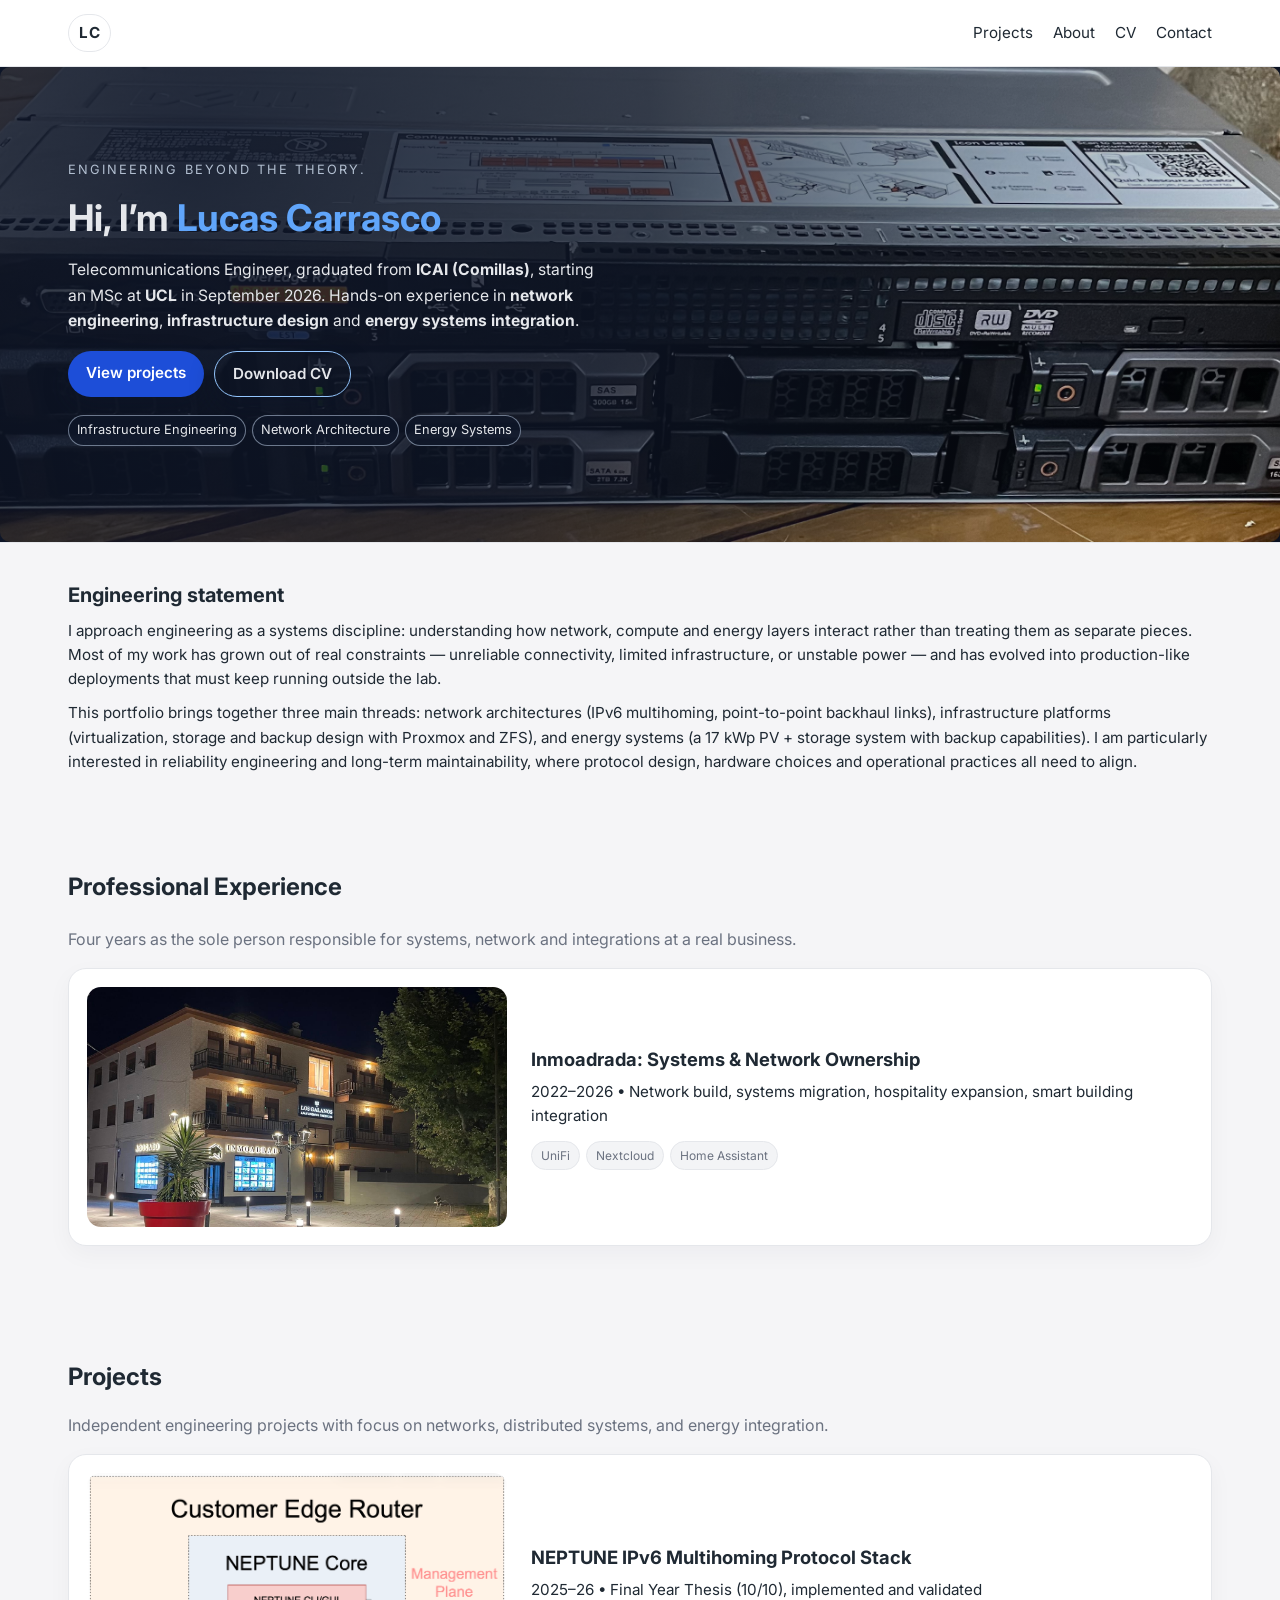
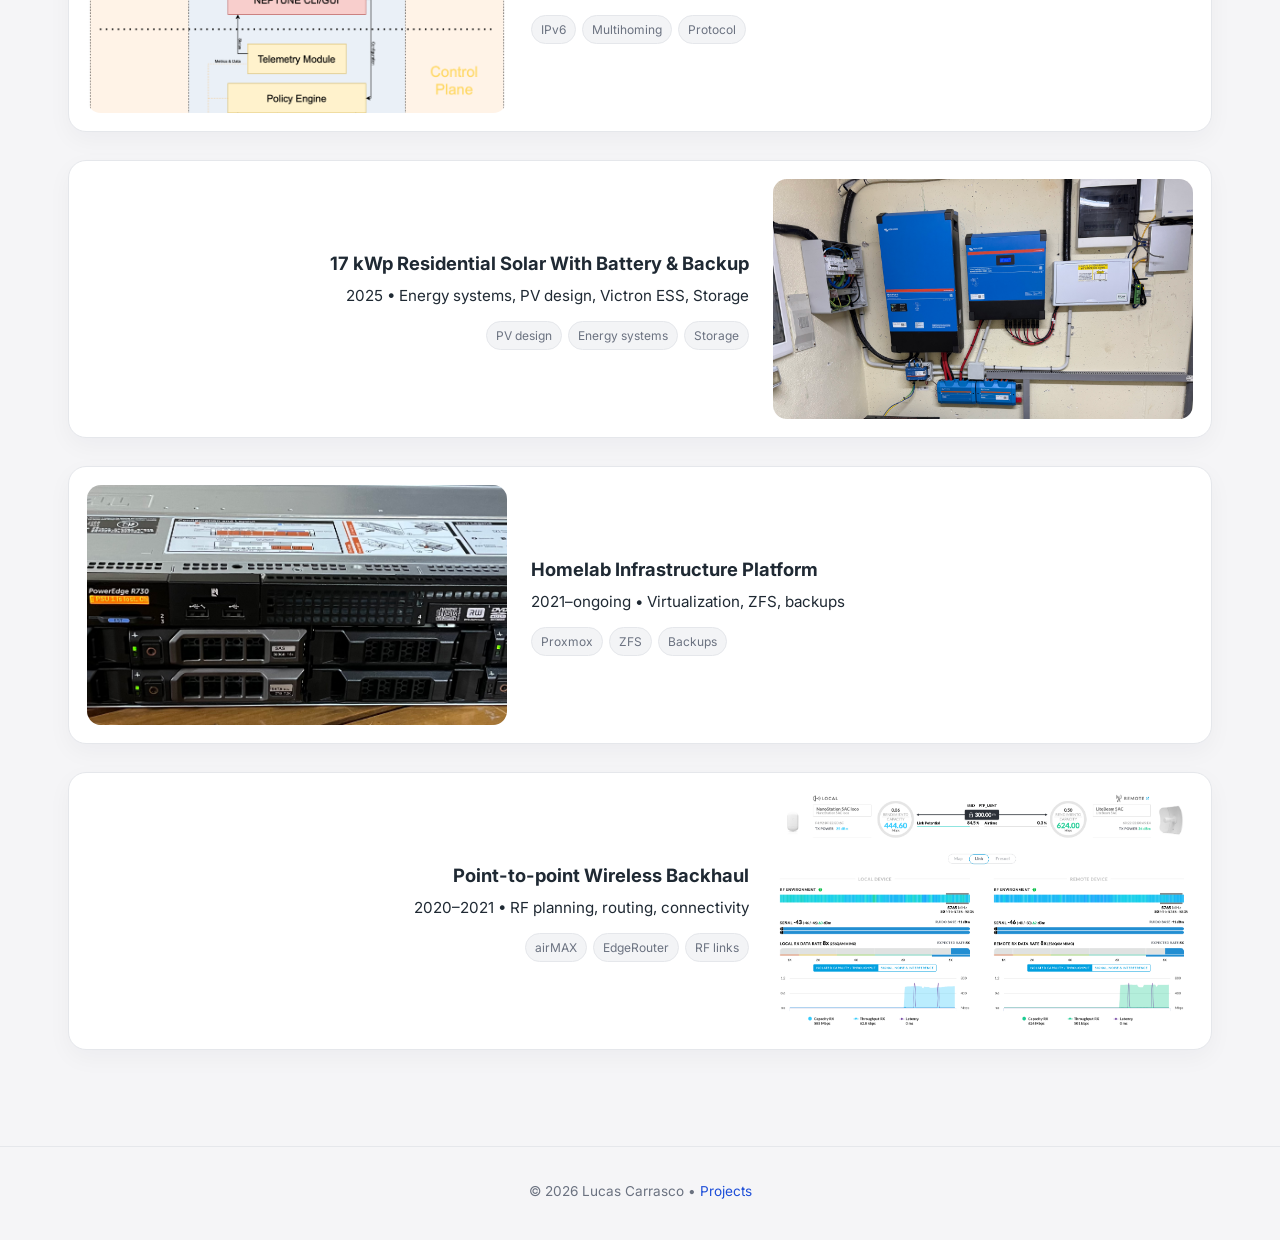
==== index.html @ 47f2c393 "Repoint nav 'Projects' link to #experience so it lands above Professional Experience + Projects; exp" ====
<!doctype html>
<html lang="en">
<head>
  <meta charset="utf-8">
  <meta name="viewport" content="width=device-width, initial-scale=1">
  <title>Lucas Carrasco – Engineering Portfolio</title>
  <link rel="icon" href="assets/img/favicon.png" type="image/png">
  <meta name="description" content="Engineering portfolio by Lucas Carrasco: networks, distributed systems, and energy integration projects.">
  <link rel="preconnect" href="https://fonts.gstatic.com" crossorigin>
  <link href="https://fonts.googleapis.com/css2?family=Inter:wght@400;600;800&display=swap" rel="stylesheet">
  <link rel="stylesheet" href="assets/css/styles.css">
  <meta property="og:title" content="Lucas Carrasco – Engineering Portfolio">
  <meta property="og:description" content="Independent engineering projects: networks, systems, energy.">
  <meta property="og:type" content="website">

  <meta property="og:url" content="https://lcs-26.github.io/Portfolio">
  <meta property="og:image" content="https://lcs-26.github.io/Portfolio/assets/img/preview.png">
  <meta property="og:image:width" content="1536">
  <meta property="og:image:height" content="1024">
</head>
<body>

<header class="site-header">
  <div class="container nav">
    <a class="logo" href="index.html">LC</a>
    <nav class="menu" id="menu">
      <a href="index.html#experience">Projects</a>
      <a href="about.html">About</a>
      <a href="cv.html">CV</a>
      <a href="mailto:carrascodominguezlucas@gmail.com">Contact</a>
    </nav>
    <button class="menu-toggle" aria-controls="menu" aria-expanded="false">☰</button>
  </div>
</header>

<main>

  <!-- HERO VISUAL FULL-WIDTH -->
  <section class="hero-visual">
    <div class="hero-visual-inner">
      <img src="assets/img/homelab/dell.jpeg"
           alt="Rack with servers, network gear and solar equipment">
      <div class="hero-visual-overlay"></div>

      <div class="hero-visual-content container">
        <div class="hero-text">
          <p class="eyebrow">Engineering beyond the theory.</p>
          <h1>Hi, I’m <span class="accent">Lucas Carrasco</span></h1>
            <p class="lead">
              Telecommunications Engineer, graduated from <strong>ICAI (Comillas)</strong>, starting an MSc at
              <strong>UCL</strong> in September 2026. Hands-on experience in
              <strong>network engineering</strong>, <strong>infrastructure design</strong> and
              <strong>energy systems integration</strong>.
            </p>
          <div class="actions">
            <a class="btn" href="#projects">View projects</a>
            <a class="btn ghost" href="assets/docs/Lucas Carrasco CV.pdf" target="_blank" rel="noopener">
              Download CV
            </a>
          </div>

          <div class="hero-meta">
            <span>Infrastructure Engineering</span>
            <span>Network Architecture</span>
            <span>Energy Systems</span>
          </div>
        </div>
      </div>
    </div>
  </section>

<!-- ENGINEERING STATEMENT -->
<section class="section statement-section">
  <div class="container">
    <h2>Engineering statement</h2>
    <p>
      I approach engineering as a systems discipline: understanding how network, compute and energy
      layers interact rather than treating them as separate pieces. Most of my work has grown out of
      real constraints — unreliable connectivity, limited infrastructure, or unstable power — and has
      evolved into production-like deployments that must keep running outside the lab.
    </p>
    <p>
      This portfolio brings together three main threads: network architectures (IPv6 multihoming,
      point-to-point backhaul links), infrastructure platforms (virtualization, storage and backup
      design with Proxmox and ZFS), and energy systems (a 17 kWp PV + storage system with backup
      capabilities). I am particularly interested in reliability engineering and long-term
      maintainability, where protocol design, hardware choices and operational practices all need
      to align.
    </p>
  </div>
</section>

  <!-- PROFESSIONAL EXPERIENCE -->
  <section id="experience" class="section">
    <div class="container">

      <h2>Professional Experience</h2>
      <p class="muted">
        Four years as the sole person responsible for systems, network and integrations at a real business.
      </p>

      <div class="projects-list">
        <article class="project-card">
          <img src="assets/img/network/Building.jpg" alt="Inmoadrada building">

          <div class="project-content">
            <h3><a href="inmoadrada.html">Inmoadrada: Systems &amp; Network Ownership</a></h3>
            <p>2022–2026 • Network build, systems migration, hospitality expansion, smart building integration</p>
            <div class="project-tags">
              <span>UniFi</span>
              <span>Nextcloud</span>
              <span>Home Assistant</span>
            </div>
          </div>
        </article>
      </div>
    </div>
  </section>

  <!-- PROJECTS -->
  <section id="projects" class="section">
    <div class="container">

      <h2>Projects</h2>
      <p class="muted">
        Independent engineering projects with focus on networks, distributed systems, and energy integration.
      </p>

      <div class="projects-list">

        <!-- NEPTUNE (imagen izquierda) -->
        <article class="project-card">
          <img src="assets/img/neptune/neptune.png" alt="NEPTUNE Protocol Stack">

          <div class="project-content">
            <h3><a href="neptune.html">NEPTUNE IPv6 Multihoming Protocol Stack</a></h3>
            <p>2025–26 • Final Year Thesis (10/10), implemented and validated</p>
            <div class="project-tags">
              <span>IPv6</span>
              <span>Multihoming</span>
              <span>Protocol</span>
            </div>
          </div>
        </article>

        <!-- SOLAR (imagen derecha) -->
        <article class="project-card reverse">
          <img src="assets/img/solar/install.jpeg" alt="17 kWp Residential Solar With Battery & Backup">

          <div class="project-content">
            <h3><a href="solar.html">17 kWp Residential Solar With Battery &amp; Backup</a></h3>
            <p>2025 • Energy systems, PV design, Victron ESS, Storage</p>
            <div class="project-tags">
              <span>PV design</span>
              <span>Energy systems</span>
              <span>Storage</span>
            </div>
          </div>
        </article>

        <!-- HOMELAB (imagen izquierda) -->
        <article class="project-card">
          <img src="assets/img/homelab/dell.jpeg" alt="Homelab Infrastructure">

          <div class="project-content">
            <h3><a href="homelab.html">Homelab Infrastructure Platform</a></h3>
            <p>2021–ongoing • Virtualization, ZFS, backups</p>
            <div class="project-tags">
              <span>Proxmox</span>
              <span>ZFS</span>
              <span>Backups</span>
            </div>
          </div>
        </article>

        <!-- P2P (imagen derecha) -->
        <article class="project-card reverse">
          <img src="assets/img/ptp/Dashboard.png" alt="Point-to-point links">

          <div class="project-content">
            <h3><a href="ptp.html">Point-to-point Wireless Backhaul</a></h3>
            <p>2020–2021 • RF planning, routing, connectivity</p>
            <div class="project-tags">
              <span>airMAX</span>
              <span>EdgeRouter</span>
              <span>RF links</span>
            </div>
          </div>
        </article>

      </div>
    </div>
  </section>

</main>

<footer class="site-footer">
  <div class="container">
    <p>© <span id="year"></span> Lucas Carrasco • <a href="#projects">Projects</a></p>
  </div>
</footer>

<script src="assets/js/main.js" defer></script>

</body>
</html>
---- assets/css/styles.css ----
/* ============================
   Base & theme
   ============================ */

:root{
  --bg:#f5f5f7;        /* fondo principal */
  --panel:#ffffff;     /* paneles / header / aside / cards */
  --card:#ffffff;
  --text:#1f2933;      /* texto principal */
  --muted:#6b7280;     /* texto secundario */
  --accent:#1d4ed8;    /* azul sobrio */
  --accent-2:#1d4ed8;
  --border:#e5e7eb;    /* bordes suaves */
}

*{
  box-sizing:border-box;
}

html,body{
  margin:0;
  padding:0;
}

body{
  font-family:Inter,system-ui,-apple-system,Segoe UI,Roboto,Ubuntu,Arial,sans-serif;
  background:var(--bg);
  color:var(--text);
  line-height:1.6;
  overflow-x:hidden; /* evita desbordes horizontales feos */
}

/* Layout helpers */

.container {
  width: 100%;
  max-width: 1200px;
  margin-inline: auto;
  padding-inline: 16px;   /* ← base, SIEMPRE */
}

.section{
  padding:56px 0;
}

.grid{
  display:grid;
  gap:24px;
}

.grid.two{
  grid-template-columns:1.4fr .8fr;
}

@media(max-width:900px){
  .grid.two{grid-template-columns:1fr}
}

/* Typo utils */

.muted{color:var(--muted)}
.accent{color:var(--accent)}

img{
  max-width:100%;
  display:block;
  border-radius:10px;
}

h1,h2,h3{
  margin-top:0;
}

/* ============================
   Buttons
   ============================ */

.btn{
  display:inline-block;
  padding:10px 18px;
  border-radius:999px;
  background:var(--accent);
  color:#ffffff;
  font-weight:600;
  text-decoration:none;
  font-size:0.95rem;
}

.btn.ghost{
  background:transparent;
  border:1px solid var(--accent);
  color:var(--accent);
}

.actions{
  display:flex;
  flex-wrap:wrap;
  gap:10px;
  margin-top:12px;
}

/* ============================
   Header & nav
   ============================ */

.site-header{
  position:relative;          /* no sticky → no solapes en móvil */
  top:0;
  left:0;
  right:0;
  background:rgba(255,255,255,0.96);
  backdrop-filter:blur(10px);
  border-bottom:1px solid var(--border);
  z-index:20;
}

.nav{
  display:flex;
  align-items:center;
  justify-content:space-between;
  padding:14px 0;
}

.logo{
  font-weight:700;
  letter-spacing:0.04em;
  font-size:0.95rem;
  color:var(--text);
  text-decoration:none;
  border:1px solid var(--border);
  padding:6px 10px;
  border-radius:999px;
  background:#ffffff;
}

.menu a{
  color:var(--text);
  text-decoration:none;
  margin-left:16px;
  font-size:0.95rem;
}

.menu a:hover{
  color:var(--accent);
}

.menu-toggle{
  display:none;
  background:transparent;
  border:1px solid var(--border);
  color:var(--text);
  padding:6px 10px;
  border-radius:999px;
  font-size:0.9rem;
}

@media (max-width: 720px) {
  .menu {
    display: none;
    position: absolute;
    right: 16px;
    top: 64px;
    background: var(--panel);
    border: 1px solid var(--border);
    padding: 16px 20px;
    border-radius: 20px;
    box-shadow: 0 14px 40px rgba(15, 23, 42, 0.18);
    min-width: 210px;          /* más ancho */
    z-index: 50;
  }

  .menu a {
    display: block;
    margin: 0;
    padding: 10px 0;           /* más alto cada item */
    font-size: 1rem;           /* texto un poco mayor */
  }

  .menu a + a {
    border-top: 1px solid rgba(229, 231, 235, 0.8);
    margin-top: 8px;
  }

  .menu.open {
    display: block;
  }

  .menu-toggle {
    display: block;
    background: #ffffff;
    border: 1px solid var(--border);
    border-radius: 999px;
    padding: 8px 10px;
    font-size: 1.1rem;         /* icono un poquito más grande */
  }
}

/* ============================
   HERO FULL-WIDTH IMAGE
   ============================ */

.hero-visual {
  width: 100%;
  background: #0b1120;
}

.hero-visual-inner {
  position: relative;
  overflow: hidden;
  /* IMPORTANTE: SIN max-height aquí */
}

/* Foto de fondo: ocupa todo el contenedor y no condiciona la altura */
.hero-visual-inner img {
  position: absolute;
  inset: 0;
  width: 100%;
  height: 100%;
  object-fit: cover;
  object-position: center top; /* parte superior del servidor */
  display: block;
}

/* Capa oscura encima de la foto */
.hero-visual-overlay {
  position: absolute;
  inset: 0;
  background: radial-gradient(
    circle at 15% 20%,
    rgba(15,23,42,0.9) 0,
    rgba(15,23,42,0.75) 40%,
    rgba(15,23,42,0.35) 70%,
    rgba(15,23,42,0.05) 100%
  );
}

/* Contenido (texto) encima de la foto.
   AHORA es el que manda en la altura del hero. */
.hero-visual-content {
  position: relative;          /* ya no absolute */
  display: flex;
  align-items: center;
  padding: 80px 0 96px;        /* da altura al hero */
}

/* Texto dentro del hero */
.hero-text {
  max-width: 540px;
  color: #e5e7eb;
}

.hero-text h1 {
  margin: 8px 0 10px;
  font-size: 2.3rem;
}

.hero-text .lead {
  font-size: 0.98rem;
  max-width: 540px;
  margin: 0 0 18px;
}

.hero-text .accent {
  color: #60a5fa;
}

.hero-text .btn {
  box-shadow: 0 10px 25px rgba(15, 23, 42, 0.35);
}

.hero-text .btn.ghost {
  background: transparent;
  border-color: #93c5fd;
  color: #e5e7eb;
}

/* Chips debajo del hero */
.hero-meta {
  margin-top: 18px;
  display: flex;
  flex-wrap: wrap;
  gap: 6px;
  font-size: 0.8rem;
}

.hero-meta span {
  padding: 4px 8px;
  border-radius: 999px;
  background: rgba(15, 23, 42, 0.7);
  border: 1px solid rgba(148, 163, 184, 0.7);
}

/* Eyebrow en el hero */
.eyebrow {
  font-size: 0.8rem;
  letter-spacing: 0.16em;
  text-transform: uppercase;
  color: rgba(193, 206, 224, 0.9);
  margin-bottom: 6px;
}

/* ===== RESPONSIVE HERO ===== */

@media (max-width: 900px) {
  .hero-visual-content {
    padding: 64px 0 72px;
    align-items: flex-end;
  }

  .hero-text h1 {
    font-size: 2rem;
  }

  .hero-text .lead {
    font-size: 0.95rem;
  }

  .hero-meta {
    margin-top: 12px;
  }
}

@media (max-width: 640px) {
  .hero-visual-content {
    padding: 56px 0 64px;
  }

  .hero-text h1 {
    font-size: 1.8rem;
  }

  .hero-text .lead {
    font-size: 0.93rem;
  }
}

/* ============================
   Engineering statement
   ============================ */

.statement-section {
  padding-top: 36px;
  padding-bottom: 28px;
  border-top: 1px solid var(--border);
}

.statement-body {
  max-width: 760px;
}

.statement-section h2 {
  margin: 0 0 8px;
  font-size: 1.25rem;       /* similar a “Projects” */
}

.statement-section p {
  margin: 0 0 10px;
  font-size: 0.95rem;
  color: var(--text);
}

@media (max-width: 768px) {
  .statement-body {
    max-width: none;
  }
}

/* ============================
   Projects list (landing)
   ============================ */

#projects h2{
  margin-bottom:4px;
}

.projects-list{
  display:flex;
  flex-direction:column;
  gap:28px;
}

/* Tarjeta base */
.project-card{
  display:flex;
  align-items:stretch;
  gap:24px;
  padding:18px;
  border-radius:18px;
  background:var(--panel);
  border:1px solid var(--border);
  box-shadow:0 8px 24px rgba(15,23,42,0.04);
}

/* Imagen */
.project-card img{
  width:420px;          /* ancho fijo razonable */
  max-width:420px;
  height:240px;
  object-fit:cover;
  object-position:top center;
  flex-shrink:0;
  border-radius:14px;
}

/* Texto */
.project-content{
  display:flex;
  flex-direction:column;
  justify-content:center;
  gap:6px;
}

.project-content h3{
  margin:0;
  font-size:1.15rem;
}

.project-content h3 a{
  color:var(--text);
  text-decoration:none;
}

.project-content h3 a:hover{
  color:var(--accent);
}

.project-content p{
  margin:0 0 6px;
  font-size:0.95rem;
}

/* Tags */
.project-tags{
  display:flex;
  flex-wrap:wrap;
  gap:6px;
}

.project-tags span{
  font-size:0.75rem;
  padding:4px 9px;
  border-radius:999px;
  background:#f3f4f6;
  border:1px solid var(--border);
  color:var(--muted);
}

/* Alternar layout (imagen derecha) */
.project-card.reverse{
  flex-direction:row-reverse;
  text-align:right;
}

.project-card.reverse .project-content{
  align-items:flex-end;
}

.project-card.reverse .project-tags{
  justify-content:flex-end;
}

/* Mobile: cards apiladas */
@media(max-width:820px){
  .project-card,
  .project-card.reverse{
    flex-direction:column;
    text-align:left;
  }

  .project-card img{
    width:100%;
    max-width:100%;
    height:auto;
  }

  .project-card.reverse .project-content{
    align-items:flex-start;
  }

  .project-card.reverse .project-tags{
    justify-content:flex-start;
  }
}

/* ============================
   Project detail pages
   ============================ */

.project-hero{
  margin:16px 0 24px;
}

/* Panel genérico (asides, bloques info) */
.panel{
  background:var(--panel);
  border:1px solid var(--border);
  border-radius:12px;
  padding:14px 16px;
  margin-bottom:16px;
}

/* Breadcrumb */
.breadcrumb{
  display:inline-block;
  margin-bottom:12px;
  color:var(--muted);
  text-decoration:none;
  font-size:0.9rem;
}

.breadcrumb:hover{
  color:var(--accent);
}

/* Tags verticales en asides */
.tags{
  list-style:none;
  padding:0;
  margin:8px 0 0;
  display:flex;
  flex-wrap:wrap;
  gap:6px;
}

.tags li{
  font-size:0.75rem;
  color:var(--muted);
  background:#f3f4f6;
  padding:3px 8px;
  border-radius:999px;
  border:1px solid #e5e7eb;
}

.tags.vertical{
  flex-direction:column;
  align-items:flex-start;
}

/* ============================
   Installation gallery + lightbox
   ============================ */

.installation-gallery {
  column-count: 1;
  column-gap: 24px;
}

/* Desktop grande: 3 columnas */
@media (min-width: 1300px) {
  .installation-gallery {
    column-count: 2;
  }
}

/* Cada figura debe comportarse como bloque */
.installation-gallery figure {
  break-inside: avoid;
  margin-bottom: 24px;
}

.installation-gallery img{
  width:100%;
  border-radius:12px;
  cursor:zoom-in;
  transition:transform 0.15s ease;
}

.installation-gallery img:hover{
  transform:scale(1.02);
}

/* Lightbox modal */
#lightbox-modal{
  position:fixed;
  inset:0;
  background:rgba(0,0,0,0.85);
  display:none;
  justify-content:center;
  align-items:center;
  z-index:50;
}

#lightbox-modal img{
  max-width:95%;
  max-height:90%;
  border-radius:12px;
}

#lightbox-modal.visible{
  display:flex;
}

#lightbox-modal:after{
  content:"✕";
  position:absolute;
  top:24px;
  right:32px;
  font-size:32px;
  color:white;
  cursor:pointer;
}

/* ============================
   Pill list genérica (por si la usas en otros sitios)
   ============================ */

.pill-list{
  list-style:none;
  padding:0;
  margin:0;
  display:flex;
  flex-direction:column;
  gap:8px;
  font-size:0.95rem;
}

.pill-list li{
  display:flex;
  align-items:flex-start;
  gap:10px;
  padding:10px 12px;
  border-radius:999px;
  background:#f9fafb;
  border:1px solid #e5e7eb;
}

.pill-list li span{
  font-size:1.1rem;
  line-height:1;
}

/* Snapshot cards: layout más cómodo en pantallas pequeñas */
@media (max-width: 720px) {
  .pill-list-columns {
    flex-direction: column;
    flex-wrap: nowrap;
  }

  .pill-list-columns li {
    width: 100%;
    border-radius: 16px;
  }
}

/* ============================
   Footer
   ============================ */

.site-footer{
  border-top:1px solid var(--border);
  padding:20px 0 24px;
  margin-top:40px;
  text-align:center;
  font-size:0.85rem;
  color:var(--muted);
}

.site-footer a{
  color:var(--accent);
  text-decoration:none;
}

/* ============================
   Mobile container padding
   ============================ */

  .container {
  width: 100%;
  max-width: 1200px;
  margin-inline: auto;
  padding-inline: 16px;   /* ← base, SIEMPRE */
}

@media(max-width:768px){
  .container{
    padding-left:16px;
    padding-right:16px;
  }
}

/* ============================
   FINAL FIX: global gutters
   (pegar al FINAL del CSS)
   ============================ */

:root { --gutter: 16px; }

@media (min-width: 480px)  { :root { --gutter: 18px; } }
@media (min-width: 768px)  { :root { --gutter: 24px; } }  /* iPad portrait */
@media (min-width: 1024px) { :root { --gutter: 28px; } }

.container{
  padding-left: var(--gutter) !important;
  padding-right: var(--gutter) !important;
}

/* Por si hay <main class="container ..."> o secciones raras */
main.container,
section.container,
header .container{
  padding-left: var(--gutter) !important;
  padding-right: var(--gutter) !important;
}

/* Evita que algo "100vw" te coma el padding en horizontal */
html, body{
  overflow-x: hidden;
}
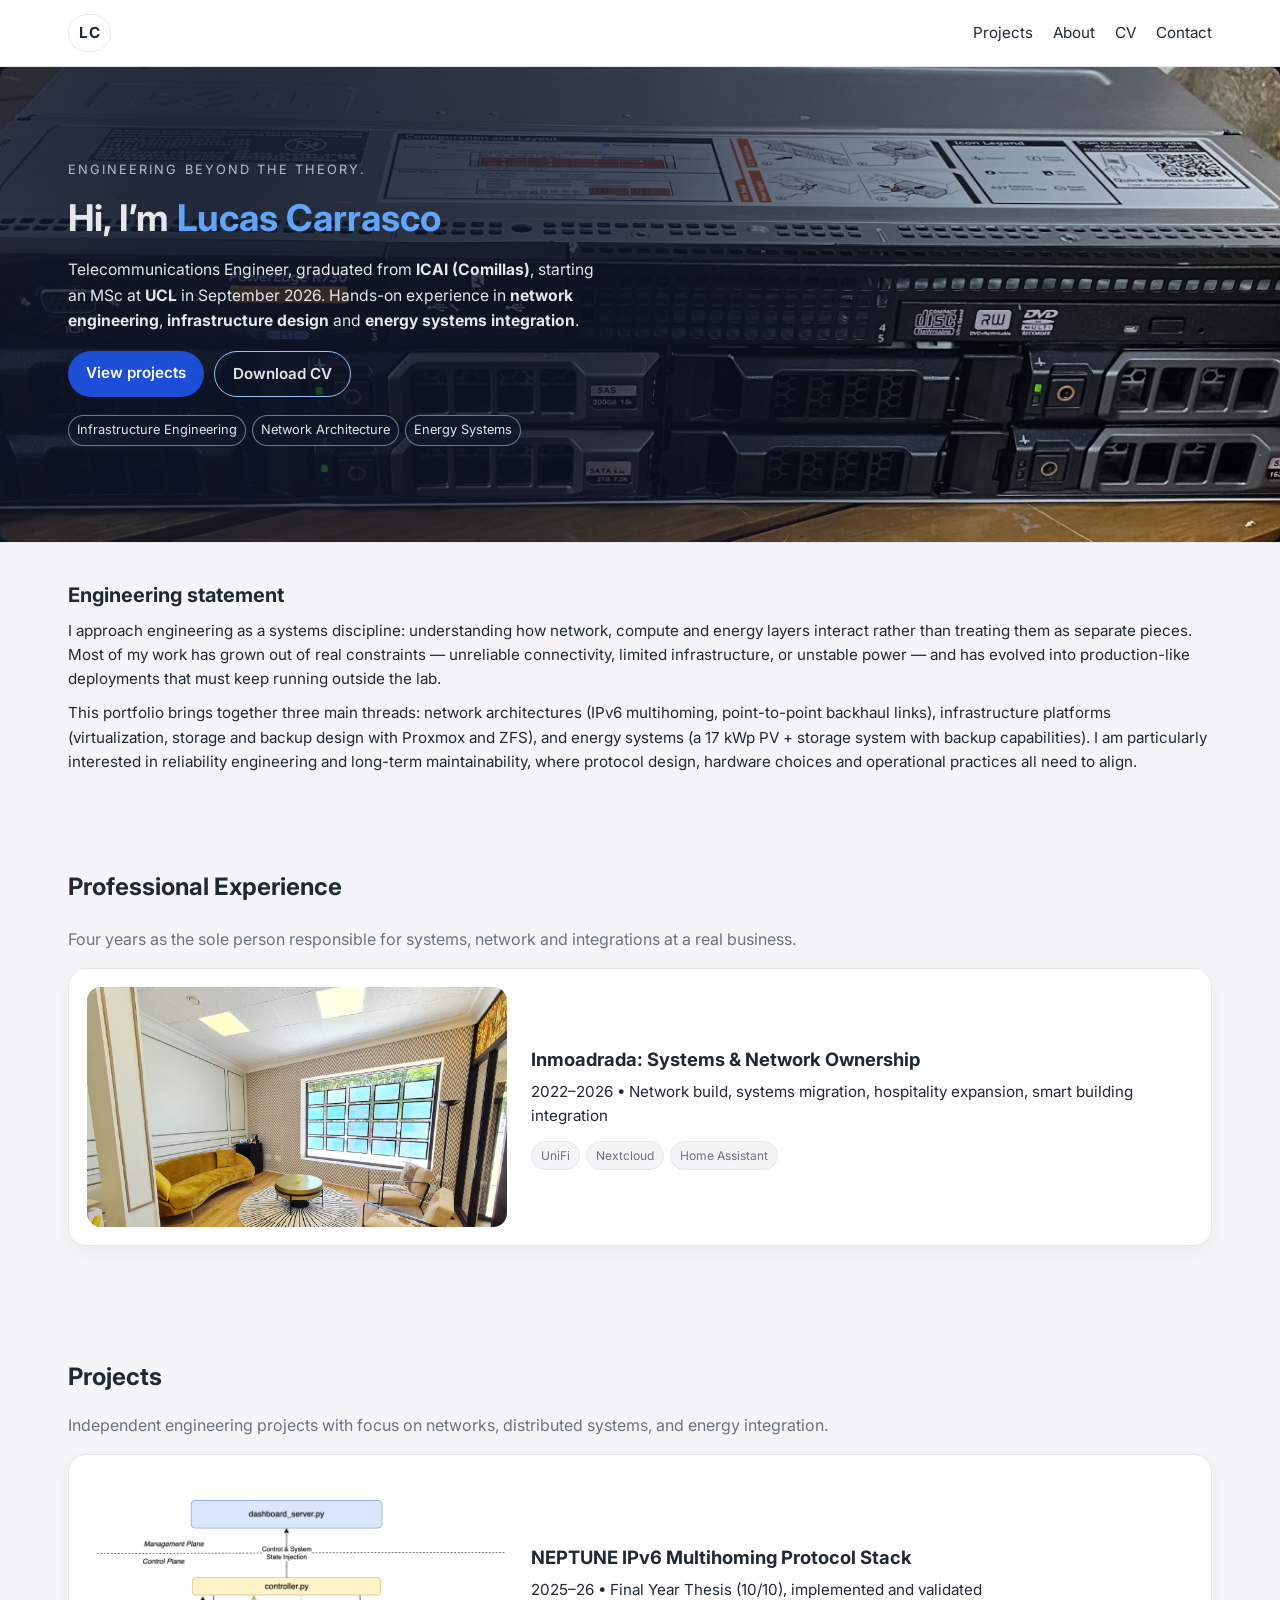
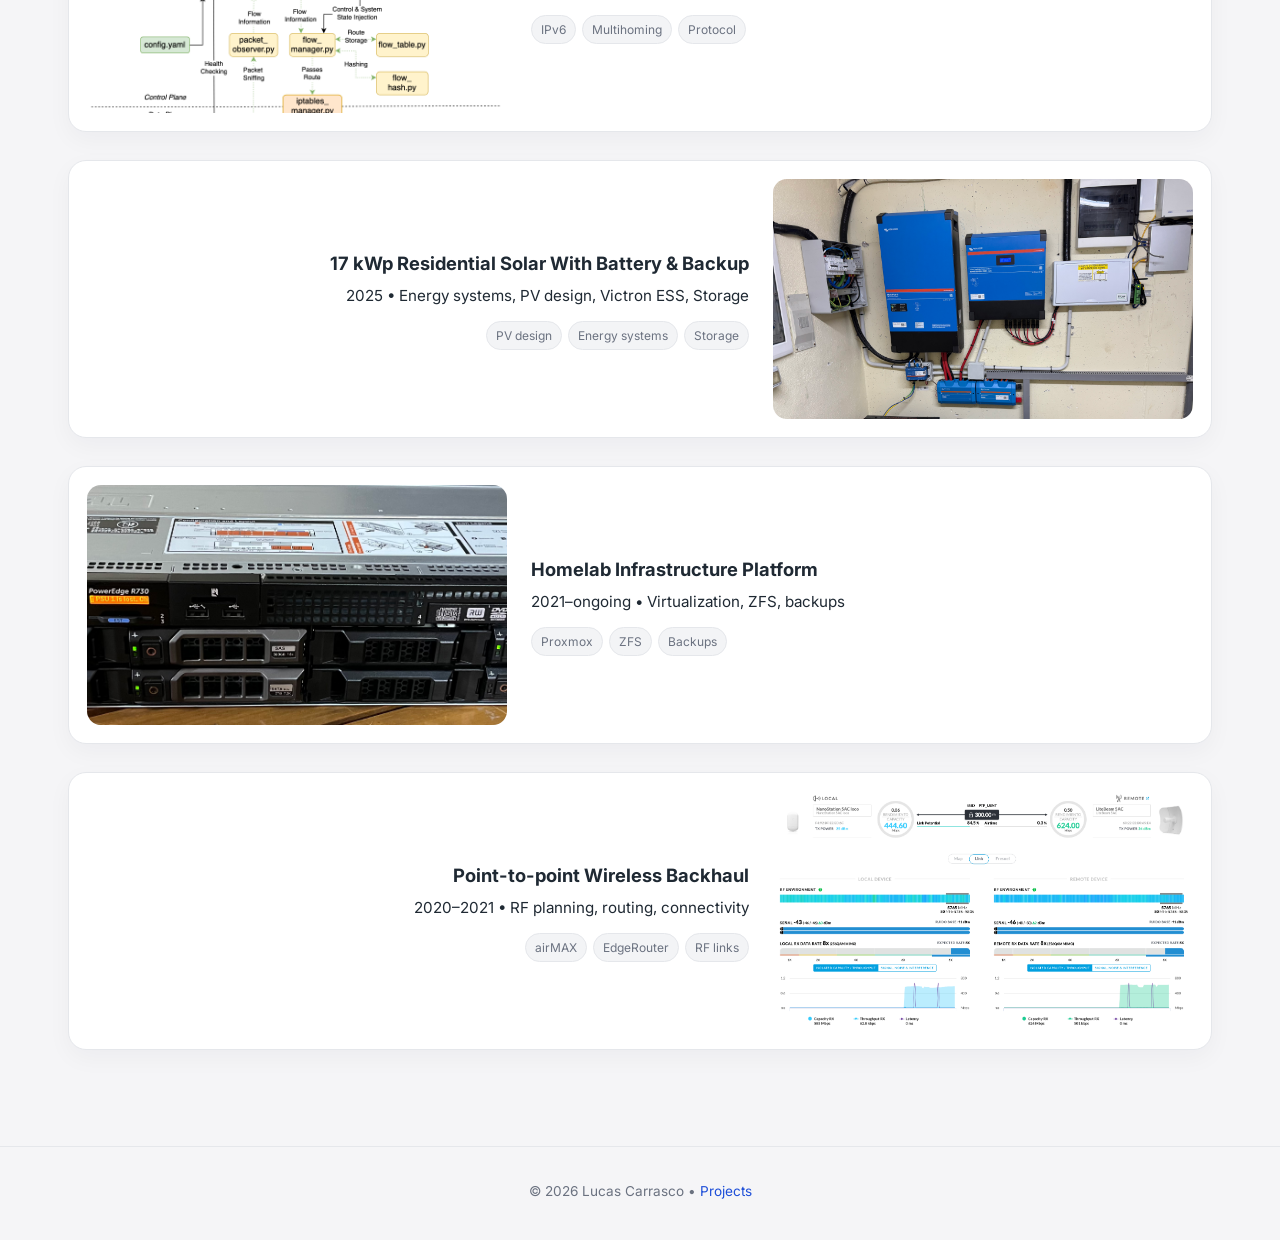
==== commit 93f7216a: "Replace NEPTUNE architecture diagram with the final implemented version; replace stock building phot" ====
--- a/index.html
+++ b/index.html
@@ -101,7 +101,7 @@
 
       <div class="projects-list">
         <article class="project-card">
-          <img src="assets/img/network/Building.jpg" alt="Inmoadrada building">
+          <img src="assets/img/network/Office.jpg" alt="Inmoadrada office">
 
           <div class="project-content">
             <h3><a href="inmoadrada.html">Inmoadrada: Systems &amp; Network Ownership</a></h3>
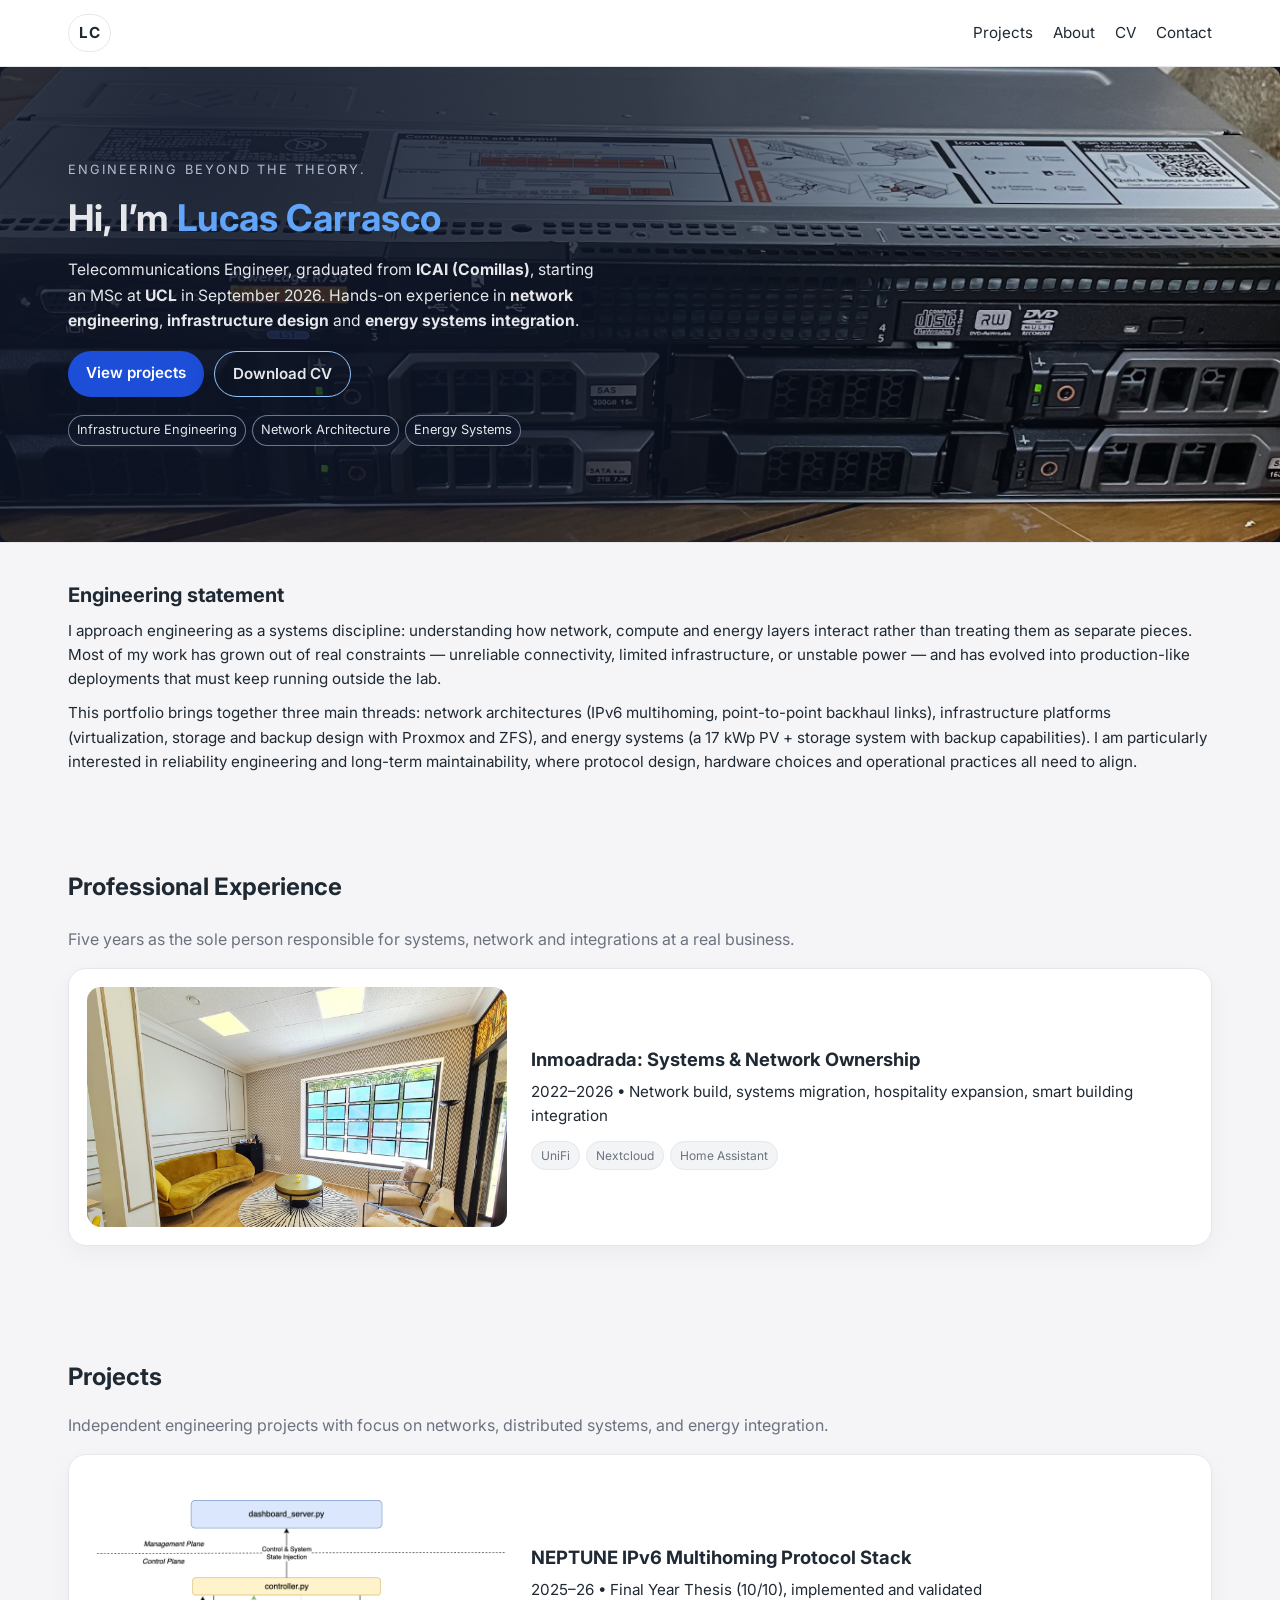
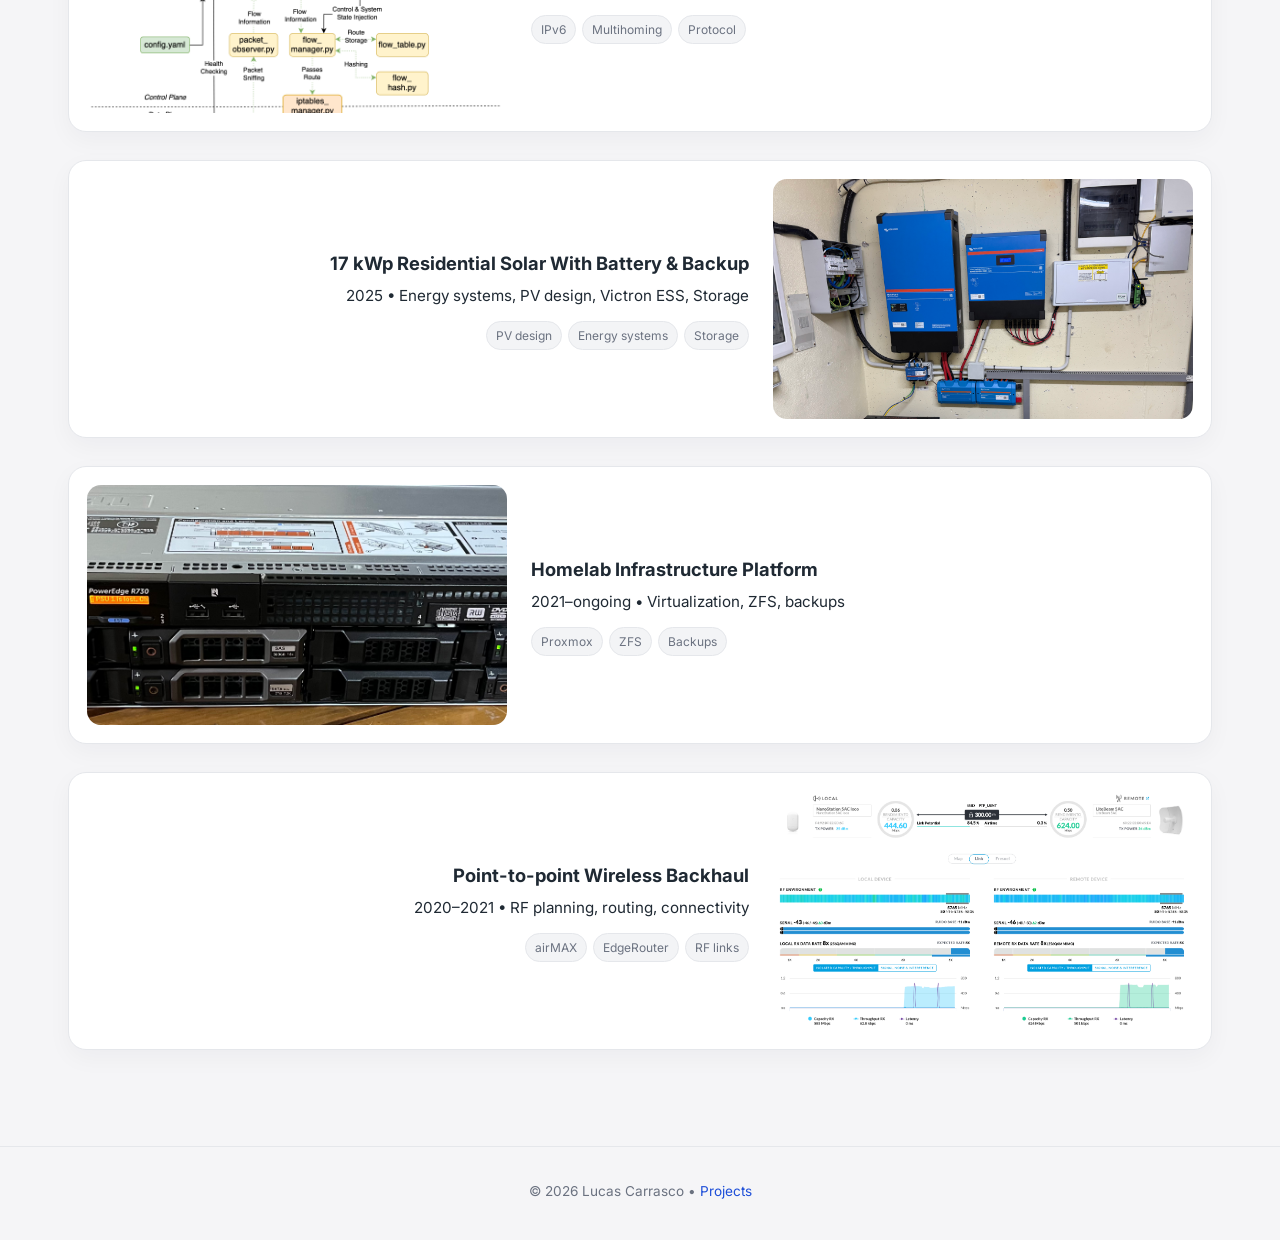
==== commit 7d9058f3: "Site-wide audit: fix summer count (4→5), remove leftover debug script and console.log, fix Infrastru" ====
--- a/index.html
+++ b/index.html
@@ -10,7 +10,7 @@
   <link href="https://fonts.googleapis.com/css2?family=Inter:wght@400;600;800&display=swap" rel="stylesheet">
   <link rel="stylesheet" href="assets/css/styles.css">
   <meta property="og:title" content="Lucas Carrasco – Engineering Portfolio">
-  <meta property="og:description" content="Independent engineering projects: networks, systems, energy.">
+  <meta property="og:description" content="Systems &amp; network ownership at a real business, plus independent engineering projects: networks, systems, energy.">
   <meta property="og:type" content="website">
 
   <meta property="og:url" content="https://lcs-26.github.io/Portfolio">
@@ -53,7 +53,7 @@
               <strong>energy systems integration</strong>.
             </p>
           <div class="actions">
-            <a class="btn" href="#projects">View projects</a>
+            <a class="btn" href="#experience">View projects</a>
             <a class="btn ghost" href="assets/docs/Lucas Carrasco CV.pdf" target="_blank" rel="noopener">
               Download CV
             </a>
@@ -96,7 +96,7 @@
 
       <h2>Professional Experience</h2>
       <p class="muted">
-        Four years as the sole person responsible for systems, network and integrations at a real business.
+        Five years as the sole person responsible for systems, network and integrations at a real business.
       </p>
 
       <div class="projects-list">
@@ -130,7 +130,7 @@
 
         <!-- NEPTUNE (imagen izquierda) -->
         <article class="project-card">
-          <img src="assets/img/neptune/neptune.png" alt="NEPTUNE Protocol Stack">
+          <img src="assets/img/neptune/neptune-v2.png" alt="NEPTUNE Protocol Stack">
 
           <div class="project-content">
             <h3><a href="neptune.html">NEPTUNE IPv6 Multihoming Protocol Stack</a></h3>
@@ -196,7 +196,7 @@
 
 <footer class="site-footer">
   <div class="container">
-    <p>© <span id="year"></span> Lucas Carrasco • <a href="#projects">Projects</a></p>
+    <p>© <span id="year"></span> Lucas Carrasco • <a href="#experience">Projects</a></p>
   </div>
 </footer>
 
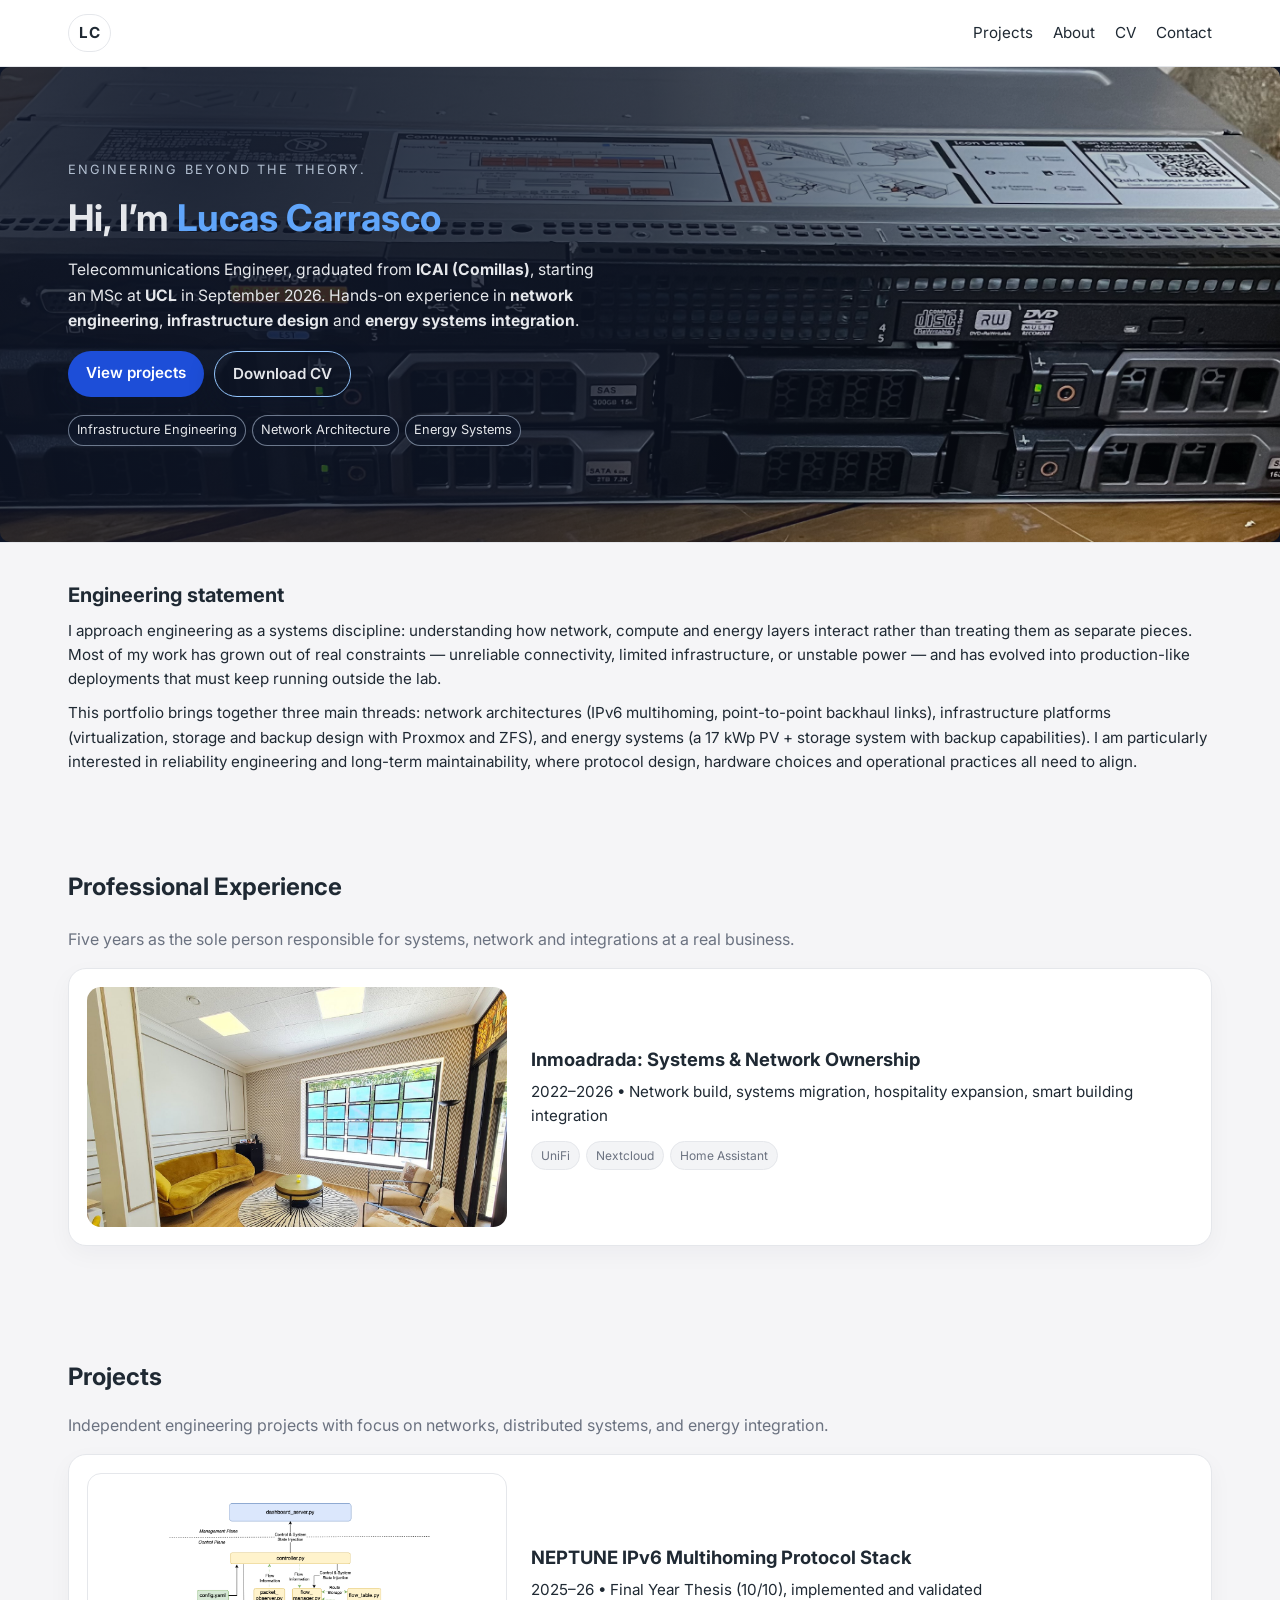
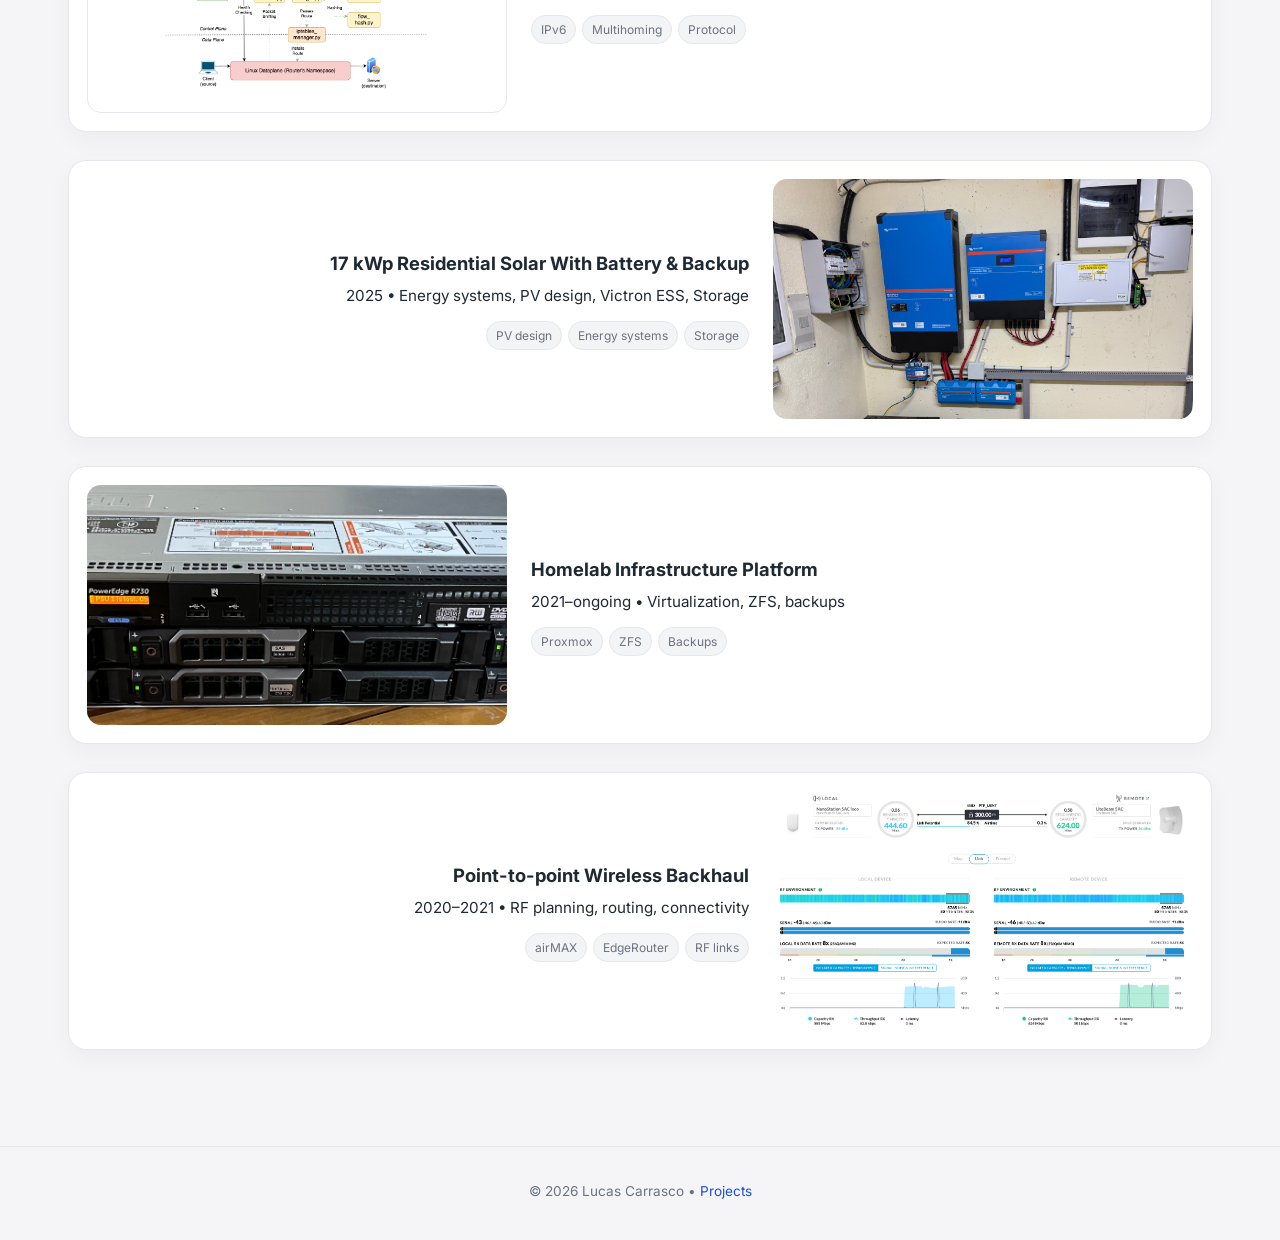
==== commit 8ea260cb: "Fix NEPTUNE thumbnail on home project list: show full diagram (object-fit:contain) instead of croppi" ====
--- a/index.html
+++ b/index.html
@@ -130,7 +130,7 @@
 
         <!-- NEPTUNE (imagen izquierda) -->
         <article class="project-card">
-          <img src="assets/img/neptune/neptune-v2.png" alt="NEPTUNE Protocol Stack">
+          <img src="assets/img/neptune/neptune-v2.png" alt="NEPTUNE Protocol Stack" class="diagram-thumb">
 
           <div class="project-content">
             <h3><a href="neptune.html">NEPTUNE IPv6 Multihoming Protocol Stack</a></h3>
--- a/assets/css/styles.css
+++ b/assets/css/styles.css
@@ -402,6 +402,14 @@
   border-radius:14px;
 }
 
+/* Diagramas / capturas: mostrar completos, no recortados */
+.project-card img.diagram-thumb{
+  object-fit:contain;
+  background:#ffffff;
+  padding:12px;
+  border:1px solid var(--border);
+}
+
 /* Texto */
 .project-content{
   display:flex;
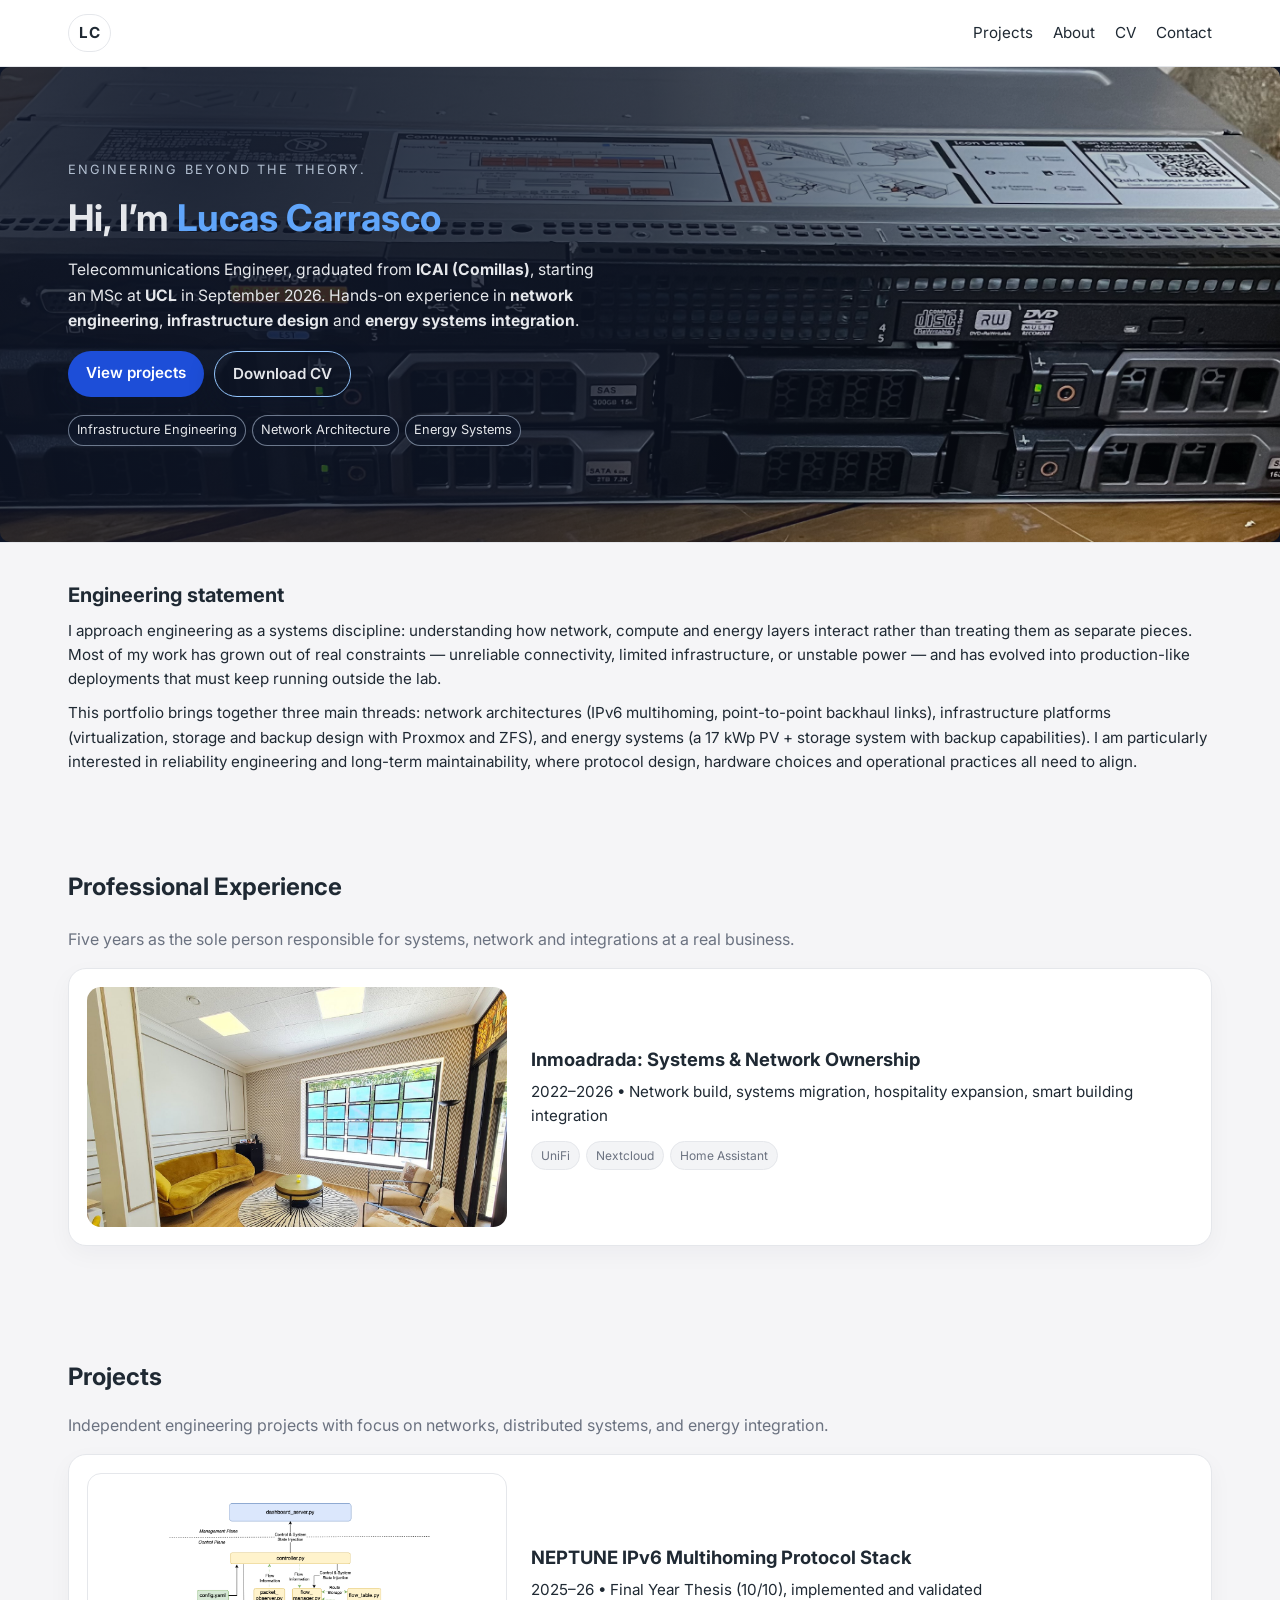
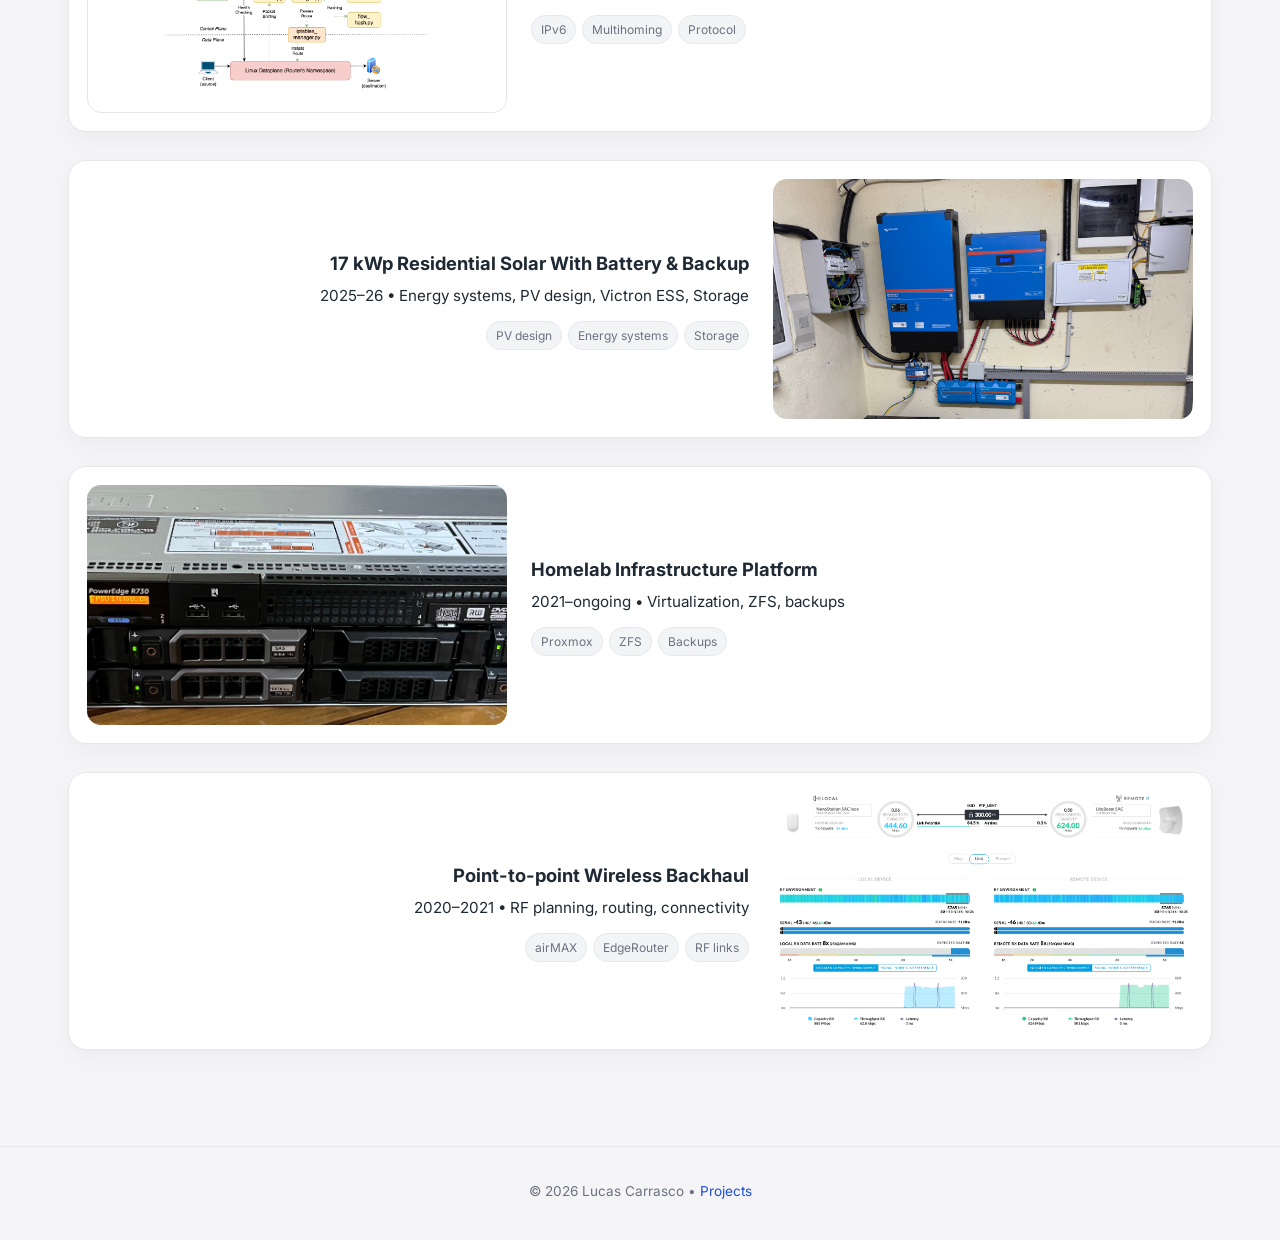
==== commit 6bd9b0d8: "Add full thesis PDF link; rewrite Solar Results with real 12-month data (65.1% self-sufficiency, nea" ====
--- a/index.html
+++ b/index.html
@@ -149,7 +149,7 @@
 
           <div class="project-content">
             <h3><a href="solar.html">17 kWp Residential Solar With Battery &amp; Backup</a></h3>
-            <p>2025 • Energy systems, PV design, Victron ESS, Storage</p>
+            <p>2025–26 • Energy systems, PV design, Victron ESS, Storage</p>
             <div class="project-tags">
               <span>PV design</span>
               <span>Energy systems</span>
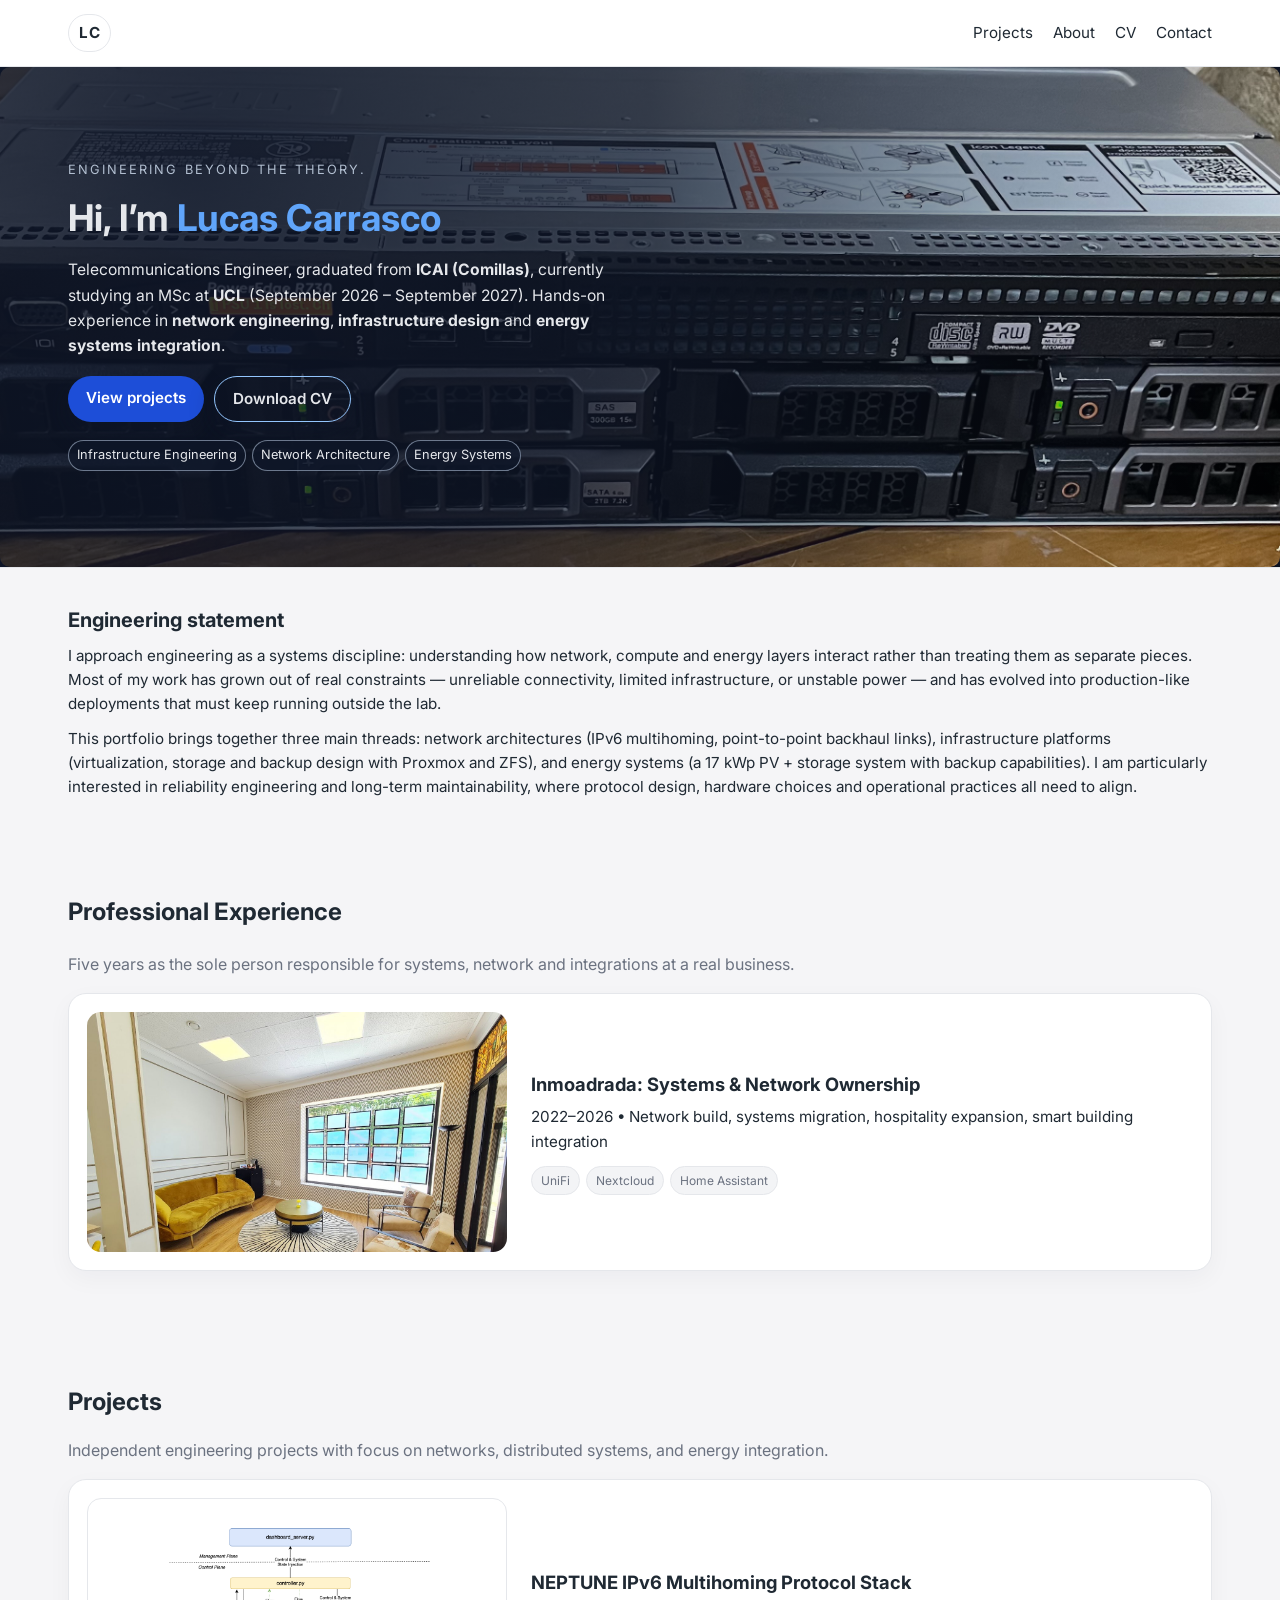
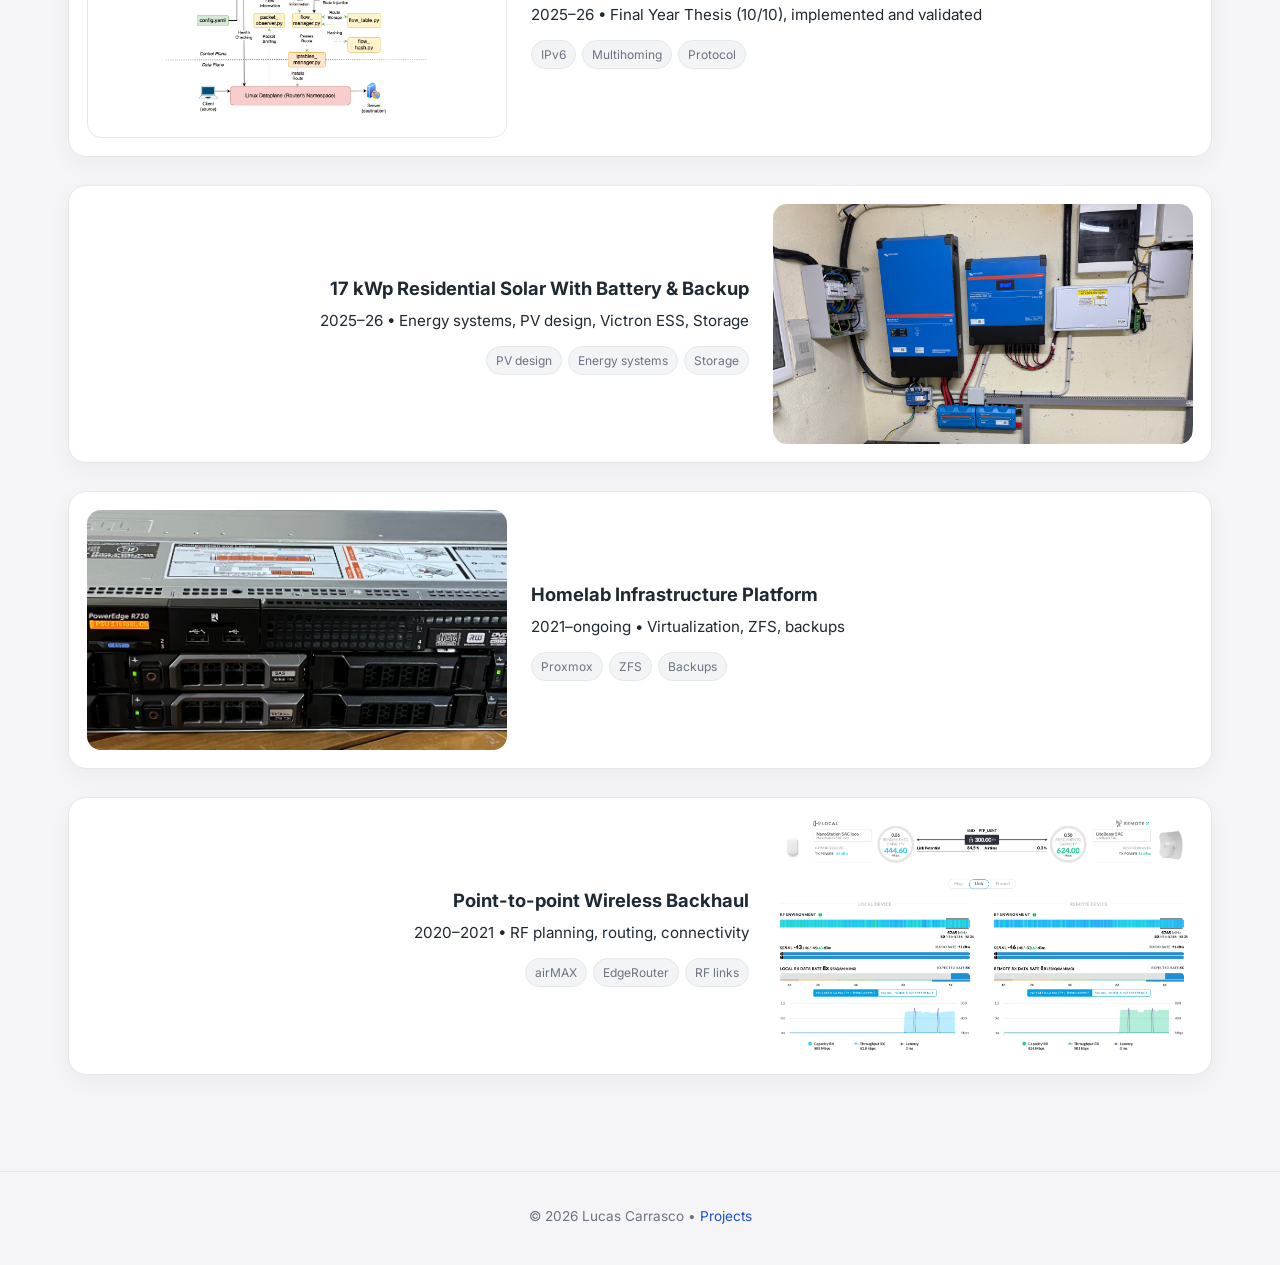
==== commit d5ce2c54: "Home: UCL MSc status updated to in progress Updated educational status and timeline in the hero sect" ====
--- a/index.html
+++ b/index.html
@@ -47,14 +47,14 @@
           <p class="eyebrow">Engineering beyond the theory.</p>
           <h1>Hi, I’m <span class="accent">Lucas Carrasco</span></h1>
             <p class="lead">
-              Telecommunications Engineer, graduated from <strong>ICAI (Comillas)</strong>, starting an MSc at
-              <strong>UCL</strong> in September 2026. Hands-on experience in
+              Telecommunications Engineer, graduated from <strong>ICAI (Comillas)</strong>, currently studying an MSc at
+              <strong>UCL</strong> (September 2026 – September 2027). Hands-on experience in
               <strong>network engineering</strong>, <strong>infrastructure design</strong> and
               <strong>energy systems integration</strong>.
             </p>
           <div class="actions">
             <a class="btn" href="#experience">View projects</a>
-            <a class="btn ghost" href="assets/docs/Lucas Carrasco CV.pdf" target="_blank" rel="noopener">
+            <a class="btn ghost" href="assets/docs/Lucas-Carrasco-CV.pdf" target="_blank" rel="noopener">
               Download CV
             </a>
           </div>
@@ -203,4 +203,4 @@
 <script src="assets/js/main.js" defer></script>
 
 </body>
-</html>+</html>
